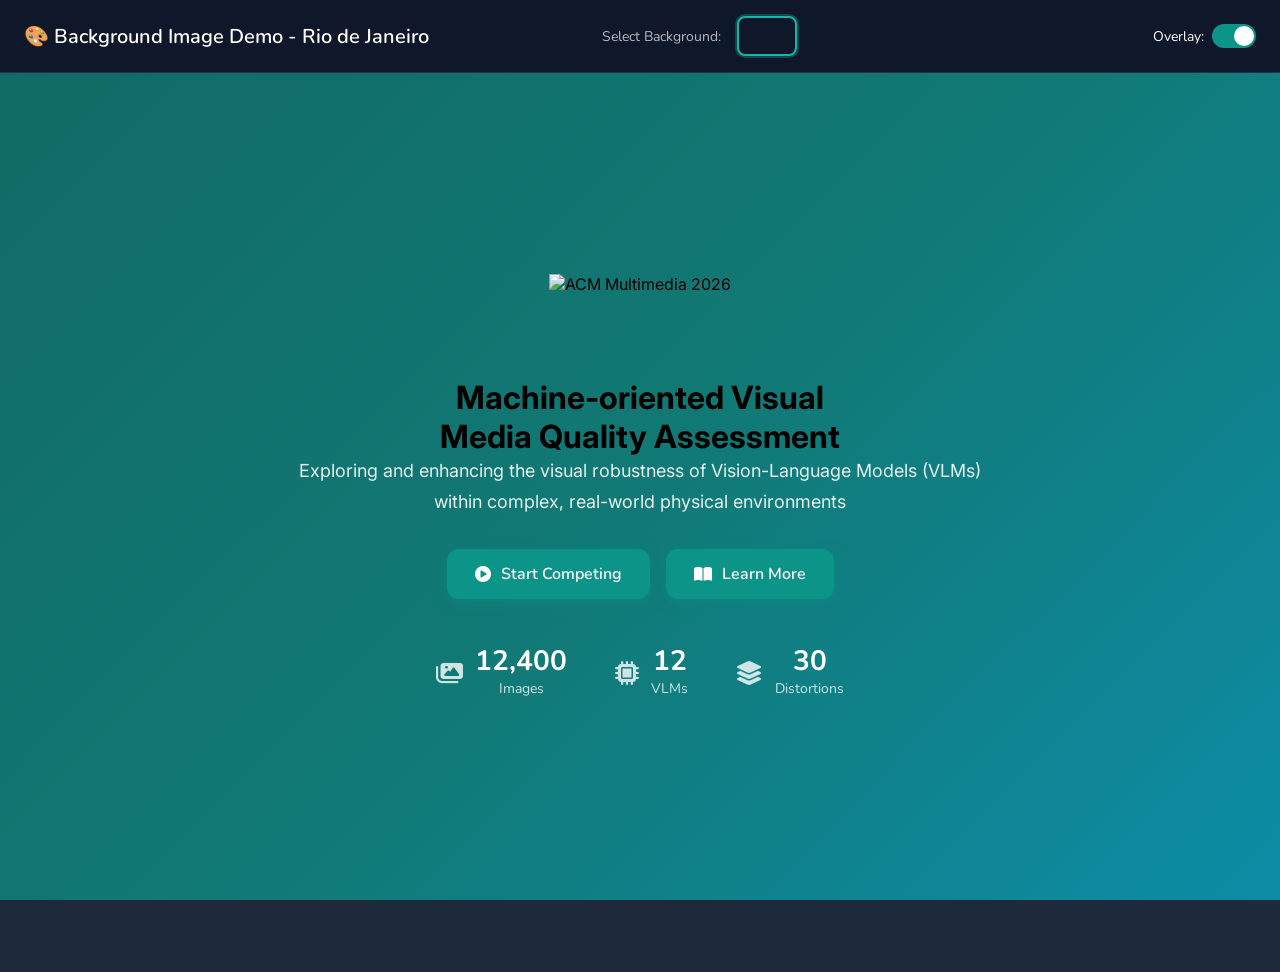
==== bg-demo.html @ 7424d811 "Add background demo page with Rio de Janeiro images" ====
<!DOCTYPE html>
<html lang="en">
<head>
  <meta charset="UTF-8">
  <meta name="viewport" content="width=device-width, initial-scale=1.0">
  <title>Background Demo - M-VQA Challenge</title>
  <link rel="stylesheet" href="https://cdnjs.cloudflare.com/ajax/libs/font-awesome/6.5.1/css/all.min.css">
  <link href="https://fonts.googleapis.com/css2?family=Inter:wght@300;400;500;600;700;800&family=Merriweather:wght@300;400;500;600;700;900&family=Nunito:wght@300;400;500;600;700&display=swap" rel="stylesheet">
  <style>
    * {
      margin: 0;
      padding: 0;
      box-sizing: border-box;
    }

    :root {
      --primary: #0d9488;
      --primary-light: #14b8a6;
      --primary-dark: #0f766e;
      --primary-50: #f0fdfa;
      --primary-100: #ccfbf1;
      --primary-200: #99f6e4;
      --accent: #06b6d4;
      --gray-50: #f8fafc;
      --gray-100: #f1f5f9;
      --gray-200: #e2e8f0;
      --gray-300: #cbd5e1;
      --gray-400: #94a3b8;
      --gray-500: #64748b;
      --gray-600: #475569;
      --gray-700: #334155;
      --gray-800: #1e293b;
      --gray-900: #0f172a;
      --white: #ffffff;
      --radius-sm: 0.375rem;
      --radius: 0.5rem;
      --radius-md: 0.75rem;
      --radius-lg: 1rem;
      --font-heading: 'Merriweather', serif;
      --font-body: 'Inter', -apple-system, BlinkMacSystemFont, 'Segoe UI', Roboto, sans-serif;
      --font-ui: 'Nunito', sans-serif;
    }

    body {
      font-family: var(--font-body);
      background: #1e293b;
      min-height: 100vh;
    }

    .demo-header {
      position: fixed;
      top: 0;
      left: 0;
      right: 0;
      z-index: 1000;
      background: rgba(15, 23, 42, 0.95);
      backdrop-filter: blur(10px);
      padding: 16px 24px;
      display: flex;
      align-items: center;
      justify-content: space-between;
      border-bottom: 1px solid rgba(255,255,255,0.1);
    }

    .demo-title {
      color: white;
      font-size: 1.25rem;
      font-weight: 600;
      font-family: var(--font-ui);
    }

    .demo-controls {
      display: flex;
      align-items: center;
      gap: 16px;
    }

    .demo-label {
      color: rgba(255,255,255,0.7);
      font-size: 0.875rem;
      font-family: var(--font-ui);
    }

    .bg-selector {
      display: flex;
      gap: 8px;
    }

    .bg-option {
      width: 60px;
      height: 40px;
      border-radius: var(--radius);
      border: 2px solid transparent;
      cursor: pointer;
      transition: all 0.3s ease;
      background-size: cover;
      background-position: center;
    }

    .bg-option:hover {
      transform: scale(1.1);
    }

    .bg-option.active {
      border-color: var(--primary-light);
      box-shadow: 0 0 0 2px rgba(20, 184, 166, 0.3);
    }

    .overlay-toggle {
      display: flex;
      align-items: center;
      gap: 8px;
      color: white;
      font-size: 0.875rem;
      font-family: var(--font-ui);
    }

    .toggle-switch {
      position: relative;
      width: 44px;
      height: 24px;
      background: rgba(255,255,255,0.2);
      border-radius: 12px;
      cursor: pointer;
      transition: background 0.3s ease;
    }

    .toggle-switch.active {
      background: var(--primary);
    }

    .toggle-switch::after {
      content: '';
      position: absolute;
      top: 2px;
      left: 2px;
      width: 20px;
      height: 20px;
      background: white;
      border-radius: 50%;
      transition: transform 0.3s ease;
    }

    .toggle-switch.active::after {
      transform: translateX(20px);
    }

    .preview-container {
      margin-top: 72px;
      min-height: calc(100vh - 72px);
    }

    .hero-preview {
      position: relative;
      min-height: calc(100vh - 72px);
      display: flex;
      align-items: center;
      justify-content: center;
      background-size: cover;
      background-position: center;
      background-attachment: fixed;
      transition: background-image 0.5s ease;
    }

    .hero-overlay {
      position: absolute;
      top: 0;
      left: 0;
      right: 0;
      bottom: 0;
      background: linear-gradient(135deg, rgba(15, 118, 110, 0.85) 0%, rgba(13, 148, 136, 0.75) 50%, rgba(6, 182, 212, 0.7) 100%);
      transition: opacity 0.3s ease;
    }

    .hero-overlay.hidden {
      opacity: 0;
    }

    .hero-content {
      position: relative;
      z-index: 1;
      text-align: center;
      max-width: 900px;
      padding: 40px 20px;
    }

    .hero-badge {
      display: inline-flex;
      align-items: center;
      justify-content: center;
      animation: fadeInDown 0.6s ease;
      margin-bottom: 24px;
    }

    .hero-badge .acm-logo {
      height: 80px;
      width: auto;
      display: block;
    }

    .hero h1 {
      font-size: 2.5rem;
      font-weight: 700;
      color: white;
      line-height: 1.1;
      margin-bottom: 24px;
      text-shadow: 0 4px 30px rgba(0, 0, 0, 0.2);
      animation: fadeInUp 0.6s ease 0.1s both;
      font-family: var(--font-heading);
    }

    .hero-subtitle {
      font-size: 1.125rem;
      color: rgba(255, 255, 255, 0.9);
      line-height: 1.7;
      margin-bottom: 32px;
      max-width: 700px;
      margin-left: auto;
      margin-right: auto;
      animation: fadeInUp 0.6s ease 0.2s both;
    }

    .hero-buttons {
      display: flex;
      justify-content: center;
      gap: 16px;
      margin-bottom: 48px;
      animation: fadeInUp 0.6s ease 0.3s both;
      flex-wrap: wrap;
    }

    .btn {
      display: inline-flex;
      align-items: center;
      gap: 10px;
      padding: 14px 28px;
      font-size: 1rem;
      font-weight: 600;
      font-family: var(--font-ui);
      text-decoration: none;
      border-radius: var(--radius-md);
      transition: all 0.3s ease;
      cursor: pointer;
      border: none;
    }

    .btn-primary {
      background: var(--primary);
      color: white;
      box-shadow: 0 4px 14px rgba(13, 148, 136, 0.4);
    }

    .btn-primary:hover {
      background: var(--primary-dark);
      transform: translateY(-2px);
      box-shadow: 0 6px 20px rgba(13, 148, 136, 0.5);
    }

    .hero-stats {
      display: flex;
      justify-content: center;
      gap: 48px;
      animation: fadeInUp 0.6s ease 0.4s both;
      flex-wrap: wrap;
    }

    .stat-item {
      display: flex;
      align-items: center;
      gap: 12px;
    }

    .stat-item i {
      font-size: 1.5rem;
      color: white;
      opacity: 0.8;
    }

    .stat-info {
      display: flex;
      flex-direction: column;
    }

    .stat-number {
      font-size: 1.75rem;
      font-weight: 700;
      color: white;
      line-height: 1;
      font-family: var(--font-ui);
    }

    .stat-label {
      font-size: 0.875rem;
      color: rgba(255, 255, 255, 0.8);
      margin-top: 4px;
      font-family: var(--font-ui);
    }

    @keyframes fadeInDown {
      from {
        opacity: 0;
        transform: translateY(-20px);
      }
      to {
        opacity: 1;
        transform: translateY(0);
      }
    }

    @keyframes fadeInUp {
      from {
        opacity: 0;
        transform: translateY(20px);
      }
      to {
        opacity: 1;
        transform: translateY(0);
      }
    }

    @media (min-width: 768px) {
      .hero h1 {
        font-size: 4rem;
      }
    }

    @media (max-width: 640px) {
      .demo-header {
        flex-direction: column;
        gap: 12px;
        padding: 12px 16px;
      }

      .demo-controls {
        flex-wrap: wrap;
        justify-content: center;
      }

      .hero-stats {
        gap: 24px;
      }
    }
  </style>
</head>
<body>
  <div class="demo-header">
    <div class="demo-title">🎨 Background Image Demo - Rio de Janeiro</div>
    <div class="demo-controls">
      <span class="demo-label">Select Background:</span>
      <div class="bg-selector">
        <div class="bg-option active" data-bg="1" style="background-image: url('https://images.unsplash.com/photo-1483729558449-99ef09a8c325?w=1920&q=80');" title="Rio Sunset"></div>
        <div class="bg-option" data-bg="2" style="background-image: url('https://images.unsplash.com/photo-1516306580123-e6e52b1b7b5f?w=1920&q=80');" title="Christ the Redeemer"></div>
        <div class="bg-option" data-bg="3" style="background-image: url('https://images.unsplash.com/photo-1544989164-31dc3c645987?w=1920&q=80');" title="Rio Beach"></div>
        <div class="bg-option" data-bg="4" style="background-image: url('https://images.unsplash.com/photo-1518639192441-8fce0a366e2e?w=1920&q=80');" title="Rio Night"></div>
        <div class="bg-option" data-bg="5" style="background-image: url('https://images.unsplash.com/photo-1551410224-699683e15636?w=1920&q=80');" title="Sugarloaf Mountain"></div>
        <div class="bg-option" data-bg="6" style="background-image: url('https://images.unsplash.com/photo-1599707367072-cd6ada2bc375?w=1920&q=80');" title="Copacabana"></div>
      </div>
      <div class="overlay-toggle">
        <span>Overlay:</span>
        <div class="toggle-switch active" id="overlayToggle"></div>
      </div>
    </div>
  </div>

  <div class="preview-container">
    <div class="hero-preview" id="heroPreview">
      <div class="hero-overlay" id="heroOverlay"></div>
      <div class="hero-content">
        <div class="hero-badge">
          <img src="images/LOGO-ACM-2026-V2-remove.png" alt="ACM Multimedia 2026" class="acm-logo">
        </div>
        <h1>Machine-oriented Visual<br>Media Quality Assessment</h1>
        <p class="hero-subtitle">Exploring and enhancing the visual robustness of Vision-Language Models (VLMs) within complex, real-world physical environments</p>
        <div class="hero-buttons">
          <a href="#" class="btn btn-primary">
            <i class="fas fa-play-circle"></i> Start Competing
          </a>
          <a href="#" class="btn btn-primary">
            <i class="fas fa-book-open"></i> Learn More
          </a>
        </div>
        <div class="hero-stats">
          <div class="stat-item">
            <i class="fas fa-images"></i>
            <div class="stat-info">
              <span class="stat-number">12,400</span>
              <span class="stat-label">Images</span>
            </div>
          </div>
          <div class="stat-item">
            <i class="fas fa-microchip"></i>
            <div class="stat-info">
              <span class="stat-number">12</span>
              <span class="stat-label">VLMs</span>
            </div>
          </div>
          <div class="stat-item">
            <i class="fas fa-layer-group"></i>
            <div class="stat-info">
              <span class="stat-number">30</span>
              <span class="stat-label">Distortions</span>
            </div>
          </div>
        </div>
      </div>
    </div>
  </div>

  <script>
    const backgrounds = {
      1: 'https://images.unsplash.com/photo-1483729558449-99ef09a8c325?w=1920&q=80',
      2: 'https://images.unsplash.com/photo-1516306580123-e6e52b1b7b5f?w=1920&q=80',
      3: 'https://images.unsplash.com/photo-1544989164-31dc3c645987?w=1920&q=80',
      4: 'https://images.unsplash.com/photo-1518639192441-8fce0a366e2e?w=1920&q=80',
      5: 'https://images.unsplash.com/photo-1551410224-699683e15636?w=1920&q=80',
      6: 'https://images.unsplash.com/photo-1599707367072-cd6ada2bc375?w=1920&q=80'
    };

    const bgOptions = document.querySelectorAll('.bg-option');
    const heroPreview = document.getElementById('heroPreview');
    const heroOverlay = document.getElementById('heroOverlay');
    const overlayToggle = document.getElementById('overlayToggle');

    bgOptions.forEach(option => {
      option.addEventListener('click', function() {
        bgOptions.forEach(opt => opt.classList.remove('active'));
        this.classList.add('active');
        
        const bgId = this.dataset.bg;
        heroPreview.style.backgroundImage = `url('${backgrounds[bgId]}')`;
      });
    });

    overlayToggle.addEventListener('click', function() {
      this.classList.toggle('active');
      heroOverlay.classList.toggle('hidden');
    });

    heroPreview.style.backgroundImage = `url('${backgrounds[1]}')`;
  </script>
</body>
</html>
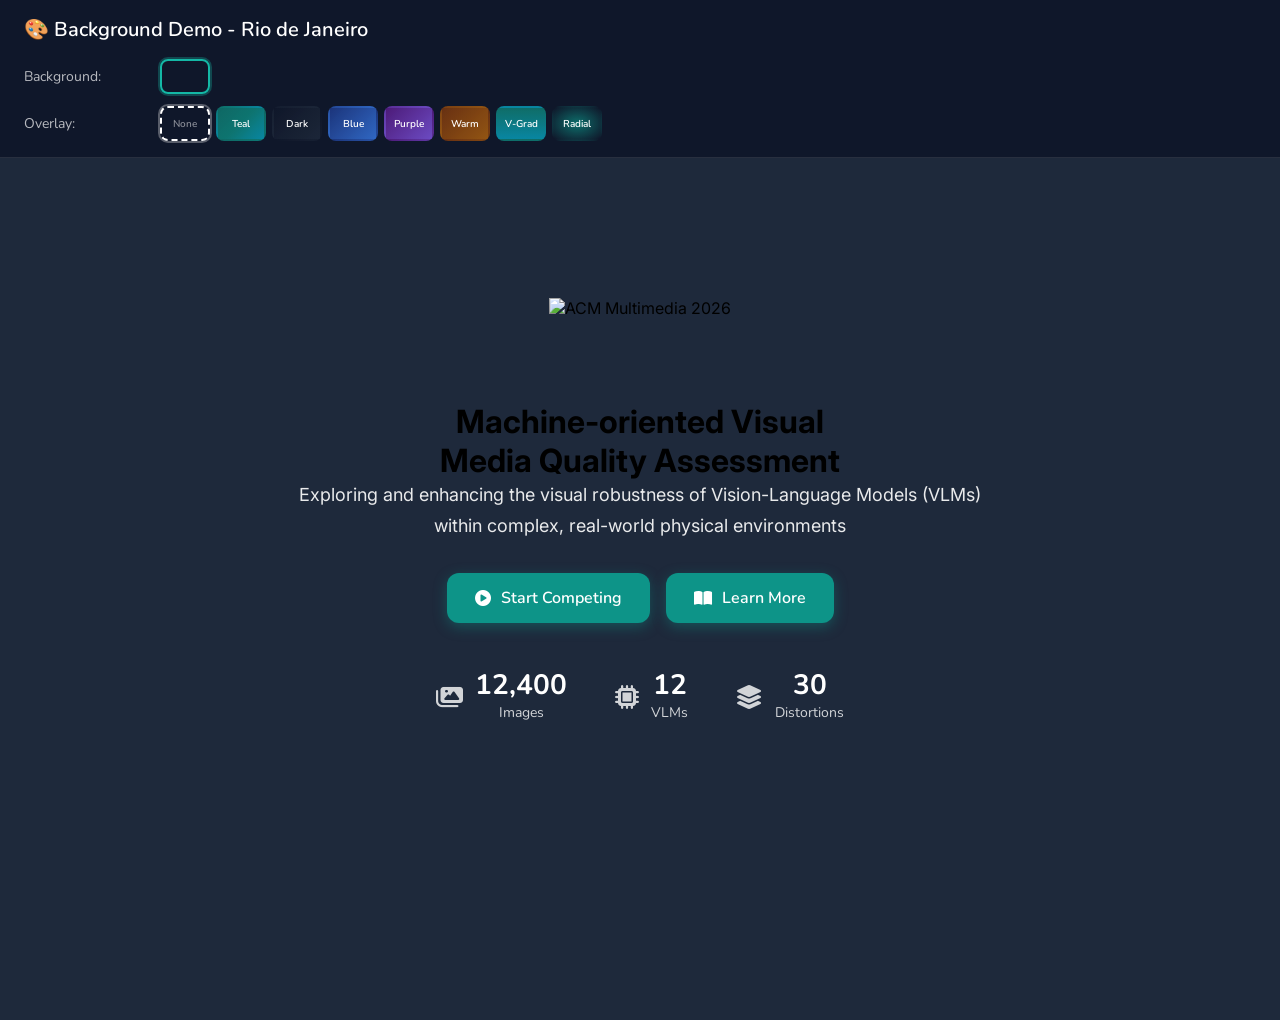
==== commit 4a11b6e2: "Update background demo: 10 backgrounds and 8 overlay options" ====
--- a/bg-demo.html
+++ b/bg-demo.html
@@ -56,9 +56,6 @@
       background: rgba(15, 23, 42, 0.95);
       backdrop-filter: blur(10px);
       padding: 16px 24px;
-      display: flex;
-      align-items: center;
-      justify-content: space-between;
       border-bottom: 1px solid rgba(255,255,255,0.1);
     }
 
@@ -67,28 +64,38 @@
       font-size: 1.25rem;
       font-weight: 600;
       font-family: var(--font-ui);
+      margin-bottom: 16px;
     }
 
     .demo-controls {
       display: flex;
+      flex-direction: column;
+      gap: 12px;
+    }
+
+    .control-row {
+      display: flex;
       align-items: center;
       gap: 16px;
+      flex-wrap: wrap;
     }
 
     .demo-label {
       color: rgba(255,255,255,0.7);
       font-size: 0.875rem;
       font-family: var(--font-ui);
+      min-width: 120px;
     }
 
     .bg-selector {
       display: flex;
-      gap: 8px;
+      gap: 6px;
+      flex-wrap: wrap;
     }
 
     .bg-option {
-      width: 60px;
-      height: 40px;
+      width: 50px;
+      height: 35px;
       border-radius: var(--radius);
       border: 2px solid transparent;
       cursor: pointer;
@@ -106,53 +113,54 @@
       box-shadow: 0 0 0 2px rgba(20, 184, 166, 0.3);
     }
 
-    .overlay-toggle {
-      display: flex;
-      align-items: center;
-      gap: 8px;
-      color: white;
-      font-size: 0.875rem;
-      font-family: var(--font-ui);
-    }
-
-    .toggle-switch {
-      position: relative;
-      width: 44px;
-      height: 24px;
-      background: rgba(255,255,255,0.2);
-      border-radius: 12px;
+    .overlay-selector {
+      display: flex;
+      gap: 6px;
+      flex-wrap: wrap;
+    }
+
+    .overlay-option {
+      width: 50px;
+      height: 35px;
+      border-radius: var(--radius);
+      border: 2px solid transparent;
       cursor: pointer;
-      transition: background 0.3s ease;
-    }
-
-    .toggle-switch.active {
-      background: var(--primary);
-    }
-
-    .toggle-switch::after {
-      content: '';
-      position: absolute;
-      top: 2px;
-      left: 2px;
-      width: 20px;
-      height: 20px;
-      background: white;
-      border-radius: 50%;
-      transition: transform 0.3s ease;
-    }
-
-    .toggle-switch.active::after {
-      transform: translateX(20px);
-    }
+      transition: all 0.3s ease;
+      display: flex;
+      align-items: center;
+      justify-content: center;
+      font-size: 0.625rem;
+      color: white;
+      font-weight: 600;
+      font-family: var(--font-ui);
+    }
+
+    .overlay-option:hover {
+      transform: scale(1.1);
+    }
+
+    .overlay-option.active {
+      border-color: white;
+      box-shadow: 0 0 0 2px rgba(255, 255, 255, 0.3);
+    }
+
+    .overlay-none { background: transparent; border: 2px dashed rgba(255,255,255,0.3); color: rgba(255,255,255,0.5); }
+    .overlay-teal { background: linear-gradient(135deg, rgba(15, 118, 110, 0.85) 0%, rgba(13, 148, 136, 0.75) 50%, rgba(6, 182, 212, 0.7) 100%); }
+    .overlay-dark { background: linear-gradient(135deg, rgba(15, 23, 42, 0.9) 0%, rgba(30, 41, 59, 0.85) 100%); }
+    .overlay-blue { background: linear-gradient(135deg, rgba(30, 58, 138, 0.85) 0%, rgba(59, 130, 246, 0.75) 100%); }
+    .overlay-purple { background: linear-gradient(135deg, rgba(88, 28, 135, 0.85) 0%, rgba(139, 92, 246, 0.75) 100%); }
+    .overlay-warm { background: linear-gradient(135deg, rgba(120, 53, 15, 0.85) 0%, rgba(217, 119, 6, 0.65) 100%); }
+    .overlay-gradient { background: linear-gradient(180deg, rgba(15, 118, 110, 0.9) 0%, rgba(6, 182, 212, 0.7) 100%); }
+    .overlay-radial { background: radial-gradient(ellipse at center, rgba(13, 148, 136, 0.7) 0%, rgba(15, 23, 42, 0.9) 100%); }
 
     .preview-container {
-      margin-top: 72px;
-      min-height: calc(100vh - 72px);
+      margin-top: 120px;
+      min-height: calc(100vh - 120px);
     }
 
     .hero-preview {
       position: relative;
-      min-height: calc(100vh - 72px);
+      min-height: calc(100vh - 120px);
       display: flex;
       align-items: center;
       justify-content: center;
@@ -168,8 +176,7 @@
       left: 0;
       right: 0;
       bottom: 0;
-      background: linear-gradient(135deg, rgba(15, 118, 110, 0.85) 0%, rgba(13, 148, 136, 0.75) 50%, rgba(6, 182, 212, 0.7) 100%);
-      transition: opacity 0.3s ease;
+      transition: all 0.3s ease;
     }
 
     .hero-overlay.hidden {
@@ -297,74 +304,64 @@
     }
 
     @keyframes fadeInDown {
-      from {
-        opacity: 0;
-        transform: translateY(-20px);
-      }
-      to {
-        opacity: 1;
-        transform: translateY(0);
-      }
+      from { opacity: 0; transform: translateY(-20px); }
+      to { opacity: 1; transform: translateY(0); }
     }
 
     @keyframes fadeInUp {
-      from {
-        opacity: 0;
-        transform: translateY(20px);
-      }
-      to {
-        opacity: 1;
-        transform: translateY(0);
-      }
+      from { opacity: 0; transform: translateY(20px); }
+      to { opacity: 1; transform: translateY(0); }
     }
 
     @media (min-width: 768px) {
-      .hero h1 {
-        font-size: 4rem;
-      }
+      .hero h1 { font-size: 4rem; }
     }
 
     @media (max-width: 640px) {
-      .demo-header {
-        flex-direction: column;
-        gap: 12px;
-        padding: 12px 16px;
-      }
-
-      .demo-controls {
-        flex-wrap: wrap;
-        justify-content: center;
-      }
-
-      .hero-stats {
-        gap: 24px;
-      }
+      .demo-header { padding: 12px 16px; }
+      .hero-stats { gap: 24px; }
+      .preview-container { margin-top: 160px; }
     }
   </style>
 </head>
 <body>
   <div class="demo-header">
-    <div class="demo-title">🎨 Background Image Demo - Rio de Janeiro</div>
+    <div class="demo-title">🎨 Background Demo - Rio de Janeiro</div>
     <div class="demo-controls">
-      <span class="demo-label">Select Background:</span>
-      <div class="bg-selector">
-        <div class="bg-option active" data-bg="1" style="background-image: url('https://images.unsplash.com/photo-1483729558449-99ef09a8c325?w=1920&q=80');" title="Rio Sunset"></div>
-        <div class="bg-option" data-bg="2" style="background-image: url('https://images.unsplash.com/photo-1516306580123-e6e52b1b7b5f?w=1920&q=80');" title="Christ the Redeemer"></div>
-        <div class="bg-option" data-bg="3" style="background-image: url('https://images.unsplash.com/photo-1544989164-31dc3c645987?w=1920&q=80');" title="Rio Beach"></div>
-        <div class="bg-option" data-bg="4" style="background-image: url('https://images.unsplash.com/photo-1518639192441-8fce0a366e2e?w=1920&q=80');" title="Rio Night"></div>
-        <div class="bg-option" data-bg="5" style="background-image: url('https://images.unsplash.com/photo-1551410224-699683e15636?w=1920&q=80');" title="Sugarloaf Mountain"></div>
-        <div class="bg-option" data-bg="6" style="background-image: url('https://images.unsplash.com/photo-1599707367072-cd6ada2bc375?w=1920&q=80');" title="Copacabana"></div>
+      <div class="control-row">
+        <span class="demo-label">Background:</span>
+        <div class="bg-selector">
+          <div class="bg-option active" data-bg="1" style="background-image: url('https://images.unsplash.com/photo-1483729558449-99ef09a8c325?w=1920&q=80');" title="Rio Sunset"></div>
+          <div class="bg-option" data-bg="2" style="background-image: url('https://images.unsplash.com/photo-1516306580123-e6e52b1b7b5f?w=1920&q=80');" title="Christ the Redeemer"></div>
+          <div class="bg-option" data-bg="3" style="background-image: url('https://images.unsplash.com/photo-1544989164-31dc3c645987?w=1920&q=80');" title="Rio Beach"></div>
+          <div class="bg-option" data-bg="4" style="background-image: url('https://images.unsplash.com/photo-1518639192441-8fce0a366e2e?w=1920&q=80');" title="Rio Night"></div>
+          <div class="bg-option" data-bg="5" style="background-image: url('https://images.unsplash.com/photo-1551410224-699683e15636?w=1920&q=80');" title="Sugarloaf"></div>
+          <div class="bg-option" data-bg="6" style="background-image: url('https://images.unsplash.com/photo-1599707367072-cd6ada2bc375?w=1920&q=80');" title="Copacabana"></div>
+          <div class="bg-option" data-bg="7" style="background-image: url('https://images.unsplash.com/photo-1504214208694-e93e9e62e659?w=1920&q=80');" title="Ipanema"></div>
+          <div class="bg-option" data-bg="8" style="background-image: url('https://images.unsplash.com/photo-1548268770-66184a21657e?w=1920&q=80');" title="Rio Aerial"></div>
+          <div class="bg-option" data-bg="9" style="background-image: url('https://images.unsplash.com/photo-1518639192441-8fce0a366e2e?w=1920&q=80');" title="Rio Dusk"></div>
+          <div class="bg-option" data-bg="10" style="background-image: url('https://images.unsplash.com/photo-1551410224-699683e15636?w=1920&q=80');" title="Mountain View"></div>
+        </div>
       </div>
-      <div class="overlay-toggle">
-        <span>Overlay:</span>
-        <div class="toggle-switch active" id="overlayToggle"></div>
+      <div class="control-row">
+        <span class="demo-label">Overlay:</span>
+        <div class="overlay-selector">
+          <div class="overlay-option overlay-none active" data-overlay="none">None</div>
+          <div class="overlay-option overlay-teal" data-overlay="teal">Teal</div>
+          <div class="overlay-option overlay-dark" data-overlay="dark">Dark</div>
+          <div class="overlay-option overlay-blue" data-overlay="blue">Blue</div>
+          <div class="overlay-option overlay-purple" data-overlay="purple">Purple</div>
+          <div class="overlay-option overlay-warm" data-overlay="warm">Warm</div>
+          <div class="overlay-option overlay-gradient" data-overlay="gradient">V-Grad</div>
+          <div class="overlay-option overlay-radial" data-overlay="radial">Radial</div>
+        </div>
       </div>
     </div>
   </div>
 
   <div class="preview-container">
     <div class="hero-preview" id="heroPreview">
-      <div class="hero-overlay" id="heroOverlay"></div>
+      <div class="hero-overlay hidden" id="heroOverlay"></div>
       <div class="hero-content">
         <div class="hero-badge">
           <img src="images/LOGO-ACM-2026-V2-remove.png" alt="ACM Multimedia 2026" class="acm-logo">
@@ -413,27 +410,51 @@
       3: 'https://images.unsplash.com/photo-1544989164-31dc3c645987?w=1920&q=80',
       4: 'https://images.unsplash.com/photo-1518639192441-8fce0a366e2e?w=1920&q=80',
       5: 'https://images.unsplash.com/photo-1551410224-699683e15636?w=1920&q=80',
-      6: 'https://images.unsplash.com/photo-1599707367072-cd6ada2bc375?w=1920&q=80'
+      6: 'https://images.unsplash.com/photo-1599707367072-cd6ada2bc375?w=1920&q=80',
+      7: 'https://images.unsplash.com/photo-1504214208694-e93e9e62e659?w=1920&q=80',
+      8: 'https://images.unsplash.com/photo-1548268770-66184a21657e?w=1920&q=80',
+      9: 'https://images.unsplash.com/photo-1483729558449-99ef09a8c325?w=1920&q=80',
+      10: 'https://images.unsplash.com/photo-1551410224-699683e15636?w=1920&q=80'
     };
 
+    const overlays = {
+      none: '',
+      teal: 'linear-gradient(135deg, rgba(15, 118, 110, 0.85) 0%, rgba(13, 148, 136, 0.75) 50%, rgba(6, 182, 212, 0.7) 100%)',
+      dark: 'linear-gradient(135deg, rgba(15, 23, 42, 0.9) 0%, rgba(30, 41, 59, 0.85) 100%)',
+      blue: 'linear-gradient(135deg, rgba(30, 58, 138, 0.85) 0%, rgba(59, 130, 246, 0.75) 100%)',
+      purple: 'linear-gradient(135deg, rgba(88, 28, 135, 0.85) 0%, rgba(139, 92, 246, 0.75) 100%)',
+      warm: 'linear-gradient(135deg, rgba(120, 53, 15, 0.85) 0%, rgba(217, 119, 6, 0.65) 100%)',
+      gradient: 'linear-gradient(180deg, rgba(15, 118, 110, 0.9) 0%, rgba(6, 182, 212, 0.7) 100%)',
+      radial: 'radial-gradient(ellipse at center, rgba(13, 148, 136, 0.7) 0%, rgba(15, 23, 42, 0.9) 100%)'
+    };
+
     const bgOptions = document.querySelectorAll('.bg-option');
+    const overlayOptions = document.querySelectorAll('.overlay-option');
     const heroPreview = document.getElementById('heroPreview');
     const heroOverlay = document.getElementById('heroOverlay');
-    const overlayToggle = document.getElementById('overlayToggle');
 
     bgOptions.forEach(option => {
       option.addEventListener('click', function() {
         bgOptions.forEach(opt => opt.classList.remove('active'));
         this.classList.add('active');
-        
         const bgId = this.dataset.bg;
         heroPreview.style.backgroundImage = `url('${backgrounds[bgId]}')`;
       });
     });
 
-    overlayToggle.addEventListener('click', function() {
-      this.classList.toggle('active');
-      heroOverlay.classList.toggle('hidden');
+    overlayOptions.forEach(option => {
+      option.addEventListener('click', function() {
+        overlayOptions.forEach(opt => opt.classList.remove('active'));
+        this.classList.add('active');
+        const overlayId = this.dataset.overlay;
+        if (overlayId === 'none') {
+          heroOverlay.classList.add('hidden');
+          heroOverlay.style.background = '';
+        } else {
+          heroOverlay.classList.remove('hidden');
+          heroOverlay.style.background = overlays[overlayId];
+        }
+      });
     });
 
     heroPreview.style.backgroundImage = `url('${backgrounds[1]}')`;
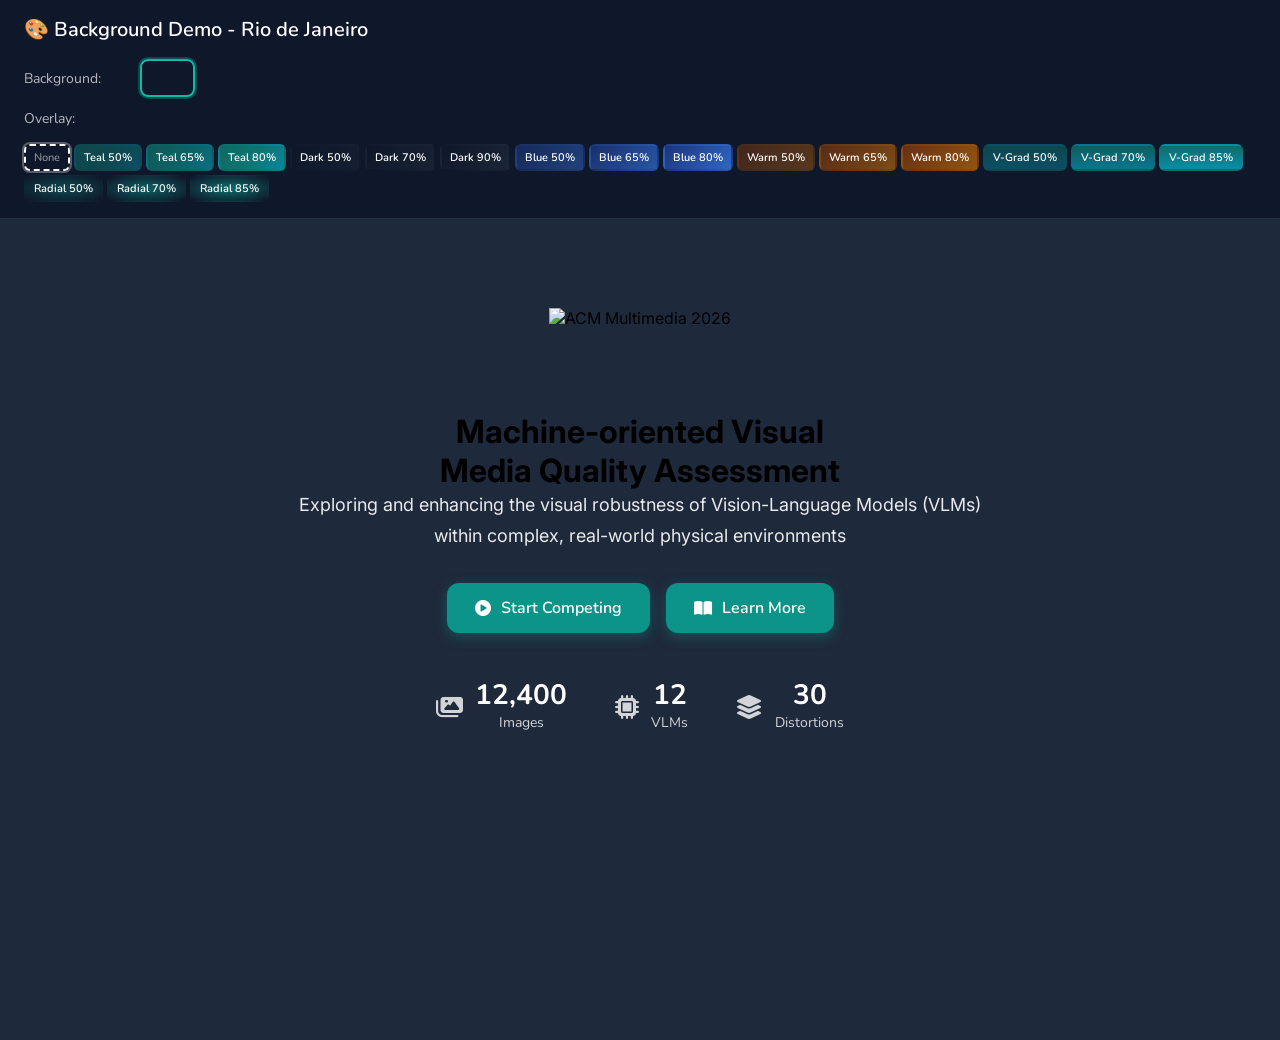
==== commit 052a7f1c: "Add 6 clean background images (beach, sky, mountain, alpine, nature, forest)" ====
--- a/bg-demo.html
+++ b/bg-demo.html
@@ -84,7 +84,7 @@
       color: rgba(255,255,255,0.7);
       font-size: 0.875rem;
       font-family: var(--font-ui);
-      min-width: 120px;
+      min-width: 100px;
     }
 
     .bg-selector {
@@ -94,8 +94,8 @@
     }
 
     .bg-option {
-      width: 50px;
-      height: 35px;
+      width: 55px;
+      height: 38px;
       border-radius: var(--radius);
       border: 2px solid transparent;
       cursor: pointer;
@@ -115,28 +115,26 @@
 
     .overlay-selector {
       display: flex;
-      gap: 6px;
+      gap: 4px;
       flex-wrap: wrap;
     }
 
     .overlay-option {
-      width: 50px;
-      height: 35px;
-      border-radius: var(--radius);
+      padding: 4px 8px;
+      border-radius: var(--radius-sm);
       border: 2px solid transparent;
       cursor: pointer;
       transition: all 0.3s ease;
-      display: flex;
-      align-items: center;
-      justify-content: center;
-      font-size: 0.625rem;
+      font-size: 0.6875rem;
       color: white;
       font-weight: 600;
       font-family: var(--font-ui);
+      text-align: center;
+      min-width: 45px;
     }
 
     .overlay-option:hover {
-      transform: scale(1.1);
+      transform: scale(1.05);
     }
 
     .overlay-option.active {
@@ -145,22 +143,33 @@
     }
 
     .overlay-none { background: transparent; border: 2px dashed rgba(255,255,255,0.3); color: rgba(255,255,255,0.5); }
-    .overlay-teal { background: linear-gradient(135deg, rgba(15, 118, 110, 0.85) 0%, rgba(13, 148, 136, 0.75) 50%, rgba(6, 182, 212, 0.7) 100%); }
-    .overlay-dark { background: linear-gradient(135deg, rgba(15, 23, 42, 0.9) 0%, rgba(30, 41, 59, 0.85) 100%); }
-    .overlay-blue { background: linear-gradient(135deg, rgba(30, 58, 138, 0.85) 0%, rgba(59, 130, 246, 0.75) 100%); }
-    .overlay-purple { background: linear-gradient(135deg, rgba(88, 28, 135, 0.85) 0%, rgba(139, 92, 246, 0.75) 100%); }
-    .overlay-warm { background: linear-gradient(135deg, rgba(120, 53, 15, 0.85) 0%, rgba(217, 119, 6, 0.65) 100%); }
-    .overlay-gradient { background: linear-gradient(180deg, rgba(15, 118, 110, 0.9) 0%, rgba(6, 182, 212, 0.7) 100%); }
-    .overlay-radial { background: radial-gradient(ellipse at center, rgba(13, 148, 136, 0.7) 0%, rgba(15, 23, 42, 0.9) 100%); }
+    .overlay-teal-light { background: linear-gradient(135deg, rgba(15, 118, 110, 0.5) 0%, rgba(13, 148, 136, 0.4) 50%, rgba(6, 182, 212, 0.35) 100%); }
+    .overlay-teal { background: linear-gradient(135deg, rgba(15, 118, 110, 0.7) 0%, rgba(13, 148, 136, 0.6) 50%, rgba(6, 182, 212, 0.55) 100%); }
+    .overlay-teal-dark { background: linear-gradient(135deg, rgba(15, 118, 110, 0.85) 0%, rgba(13, 148, 136, 0.75) 50%, rgba(6, 182, 212, 0.7) 100%); }
+    .overlay-dark-light { background: linear-gradient(135deg, rgba(15, 23, 42, 0.5) 0%, rgba(30, 41, 59, 0.45) 100%); }
+    .overlay-dark { background: linear-gradient(135deg, rgba(15, 23, 42, 0.75) 0%, rgba(30, 41, 59, 0.7) 100%); }
+    .overlay-dark-heavy { background: linear-gradient(135deg, rgba(15, 23, 42, 0.9) 0%, rgba(30, 41, 59, 0.85) 100%); }
+    .overlay-blue-light { background: linear-gradient(135deg, rgba(30, 58, 138, 0.5) 0%, rgba(59, 130, 246, 0.4) 100%); }
+    .overlay-blue { background: linear-gradient(135deg, rgba(30, 58, 138, 0.7) 0%, rgba(59, 130, 246, 0.6) 100%); }
+    .overlay-blue-dark { background: linear-gradient(135deg, rgba(30, 58, 138, 0.85) 0%, rgba(59, 130, 246, 0.75) 100%); }
+    .overlay-warm-light { background: linear-gradient(135deg, rgba(120, 53, 15, 0.5) 0%, rgba(217, 119, 6, 0.35) 100%); }
+    .overlay-warm { background: linear-gradient(135deg, rgba(120, 53, 15, 0.7) 0%, rgba(217, 119, 6, 0.55) 100%); }
+    .overlay-warm-dark { background: linear-gradient(135deg, rgba(120, 53, 15, 0.85) 0%, rgba(217, 119, 6, 0.65) 100%); }
+    .overlay-gradient-light { background: linear-gradient(180deg, rgba(15, 118, 110, 0.5) 0%, rgba(6, 182, 212, 0.35) 100%); }
+    .overlay-gradient { background: linear-gradient(180deg, rgba(15, 118, 110, 0.75) 0%, rgba(6, 182, 212, 0.6) 100%); }
+    .overlay-gradient-dark { background: linear-gradient(180deg, rgba(15, 118, 110, 0.9) 0%, rgba(6, 182, 212, 0.75) 100%); }
+    .overlay-radial-light { background: radial-gradient(ellipse at center, rgba(13, 148, 136, 0.4) 0%, rgba(15, 23, 42, 0.6) 100%); }
+    .overlay-radial { background: radial-gradient(ellipse at center, rgba(13, 148, 136, 0.6) 0%, rgba(15, 23, 42, 0.8) 100%); }
+    .overlay-radial-dark { background: radial-gradient(ellipse at center, rgba(13, 148, 136, 0.7) 0%, rgba(15, 23, 42, 0.9) 100%); }
 
     .preview-container {
-      margin-top: 120px;
-      min-height: calc(100vh - 120px);
+      margin-top: 140px;
+      min-height: calc(100vh - 140px);
     }
 
     .hero-preview {
       position: relative;
-      min-height: calc(100vh - 120px);
+      min-height: calc(100vh - 140px);
       display: flex;
       align-items: center;
       justify-content: center;
@@ -211,7 +220,7 @@
       color: white;
       line-height: 1.1;
       margin-bottom: 24px;
-      text-shadow: 0 4px 30px rgba(0, 0, 0, 0.2);
+      text-shadow: 0 4px 30px rgba(0, 0, 0, 0.3);
       animation: fadeInUp 0.6s ease 0.1s both;
       font-family: var(--font-heading);
     }
@@ -320,7 +329,8 @@
     @media (max-width: 640px) {
       .demo-header { padding: 12px 16px; }
       .hero-stats { gap: 24px; }
-      .preview-container { margin-top: 160px; }
+      .preview-container { margin-top: 200px; }
+      .overlay-option { min-width: 40px; padding: 3px 6px; font-size: 0.625rem; }
     }
   </style>
 </head>
@@ -339,21 +349,40 @@
           <div class="bg-option" data-bg="6" style="background-image: url('https://images.unsplash.com/photo-1599707367072-cd6ada2bc375?w=1920&q=80');" title="Copacabana"></div>
           <div class="bg-option" data-bg="7" style="background-image: url('https://images.unsplash.com/photo-1504214208694-e93e9e62e659?w=1920&q=80');" title="Ipanema"></div>
           <div class="bg-option" data-bg="8" style="background-image: url('https://images.unsplash.com/photo-1548268770-66184a21657e?w=1920&q=80');" title="Rio Aerial"></div>
-          <div class="bg-option" data-bg="9" style="background-image: url('https://images.unsplash.com/photo-1518639192441-8fce0a366e2e?w=1920&q=80');" title="Rio Dusk"></div>
-          <div class="bg-option" data-bg="10" style="background-image: url('https://images.unsplash.com/photo-1551410224-699683e15636?w=1920&q=80');" title="Mountain View"></div>
+          <div class="bg-option" data-bg="9" style="background-image: url('https://images.unsplash.com/photo-1496442226666-8d4d0e62e6e9?w=1920&q=80');" title="Rio City"></div>
+          <div class="bg-option" data-bg="10" style="background-image: url('https://images.unsplash.com/photo-1555881400-74d7acaacd8b?w=1920&q=80');" title="Rio Harbor"></div>
+          <div class="bg-option" data-bg="11" style="background-image: url('https://images.unsplash.com/photo-1551366608-7c0c7b9d7e8a?w=1920&q=80');" title="Rio Morning"></div>
+          <div class="bg-option" data-bg="12" style="background-image: url('https://images.unsplash.com/photo-1541534741688-6078c6bfb5c5?w=1920&q=80');" title="Rio Coast"></div>
+          <div class="bg-option" data-bg="13" style="background-image: url('https://images.unsplash.com/photo-1507525428034-b723cf961d3e?w=1920&q=80');" title="Clean Beach"></div>
+          <div class="bg-option" data-bg="14" style="background-image: url('https://images.unsplash.com/photo-1470071459604-3b5ec3a7fe05?w=1920&q=80');" title="Sky"></div>
+          <div class="bg-option" data-bg="15" style="background-image: url('https://images.unsplash.com/photo-1464822759023-fed622ff2c3b?w=1920&q=80');" title="Mountain"></div>
+          <div class="bg-option" data-bg="16" style="background-image: url('https://images.unsplash.com/photo-1506905925346-21bda4d32df4?w=1920&q=80');" title="Alpine"></div>
+          <div class="bg-option" data-bg="17" style="background-image: url('https://images.unsplash.com/photo-1469474968028-56623f02e42e?w=1920&q=80');" title="Nature"></div>
+          <div class="bg-option" data-bg="18" style="background-image: url('https://images.unsplash.com/photo-1447752875215-b2761acb3c5d?w=1920&q=80');" title="Forest"></div>
         </div>
       </div>
       <div class="control-row">
         <span class="demo-label">Overlay:</span>
         <div class="overlay-selector">
           <div class="overlay-option overlay-none active" data-overlay="none">None</div>
-          <div class="overlay-option overlay-teal" data-overlay="teal">Teal</div>
-          <div class="overlay-option overlay-dark" data-overlay="dark">Dark</div>
-          <div class="overlay-option overlay-blue" data-overlay="blue">Blue</div>
-          <div class="overlay-option overlay-purple" data-overlay="purple">Purple</div>
-          <div class="overlay-option overlay-warm" data-overlay="warm">Warm</div>
-          <div class="overlay-option overlay-gradient" data-overlay="gradient">V-Grad</div>
-          <div class="overlay-option overlay-radial" data-overlay="radial">Radial</div>
+          <div class="overlay-option overlay-teal-light" data-overlay="teal-light">Teal 50%</div>
+          <div class="overlay-option overlay-teal" data-overlay="teal">Teal 65%</div>
+          <div class="overlay-option overlay-teal-dark" data-overlay="teal-dark">Teal 80%</div>
+          <div class="overlay-option overlay-dark-light" data-overlay="dark-light">Dark 50%</div>
+          <div class="overlay-option overlay-dark" data-overlay="dark">Dark 70%</div>
+          <div class="overlay-option overlay-dark-heavy" data-overlay="dark-heavy">Dark 90%</div>
+          <div class="overlay-option overlay-blue-light" data-overlay="blue-light">Blue 50%</div>
+          <div class="overlay-option overlay-blue" data-overlay="blue">Blue 65%</div>
+          <div class="overlay-option overlay-blue-dark" data-overlay="blue-dark">Blue 80%</div>
+          <div class="overlay-option overlay-warm-light" data-overlay="warm-light">Warm 50%</div>
+          <div class="overlay-option overlay-warm" data-overlay="warm">Warm 65%</div>
+          <div class="overlay-option overlay-warm-dark" data-overlay="warm-dark">Warm 80%</div>
+          <div class="overlay-option overlay-gradient-light" data-overlay="gradient-light">V-Grad 50%</div>
+          <div class="overlay-option overlay-gradient" data-overlay="gradient">V-Grad 70%</div>
+          <div class="overlay-option overlay-gradient-dark" data-overlay="gradient-dark">V-Grad 85%</div>
+          <div class="overlay-option overlay-radial-light" data-overlay="radial-light">Radial 50%</div>
+          <div class="overlay-option overlay-radial" data-overlay="radial">Radial 70%</div>
+          <div class="overlay-option overlay-radial-dark" data-overlay="radial-dark">Radial 85%</div>
         </div>
       </div>
     </div>
@@ -413,19 +442,38 @@
       6: 'https://images.unsplash.com/photo-1599707367072-cd6ada2bc375?w=1920&q=80',
       7: 'https://images.unsplash.com/photo-1504214208694-e93e9e62e659?w=1920&q=80',
       8: 'https://images.unsplash.com/photo-1548268770-66184a21657e?w=1920&q=80',
-      9: 'https://images.unsplash.com/photo-1483729558449-99ef09a8c325?w=1920&q=80',
-      10: 'https://images.unsplash.com/photo-1551410224-699683e15636?w=1920&q=80'
+      9: 'https://images.unsplash.com/photo-1496442226666-8d4d0e62e6e9?w=1920&q=80',
+      10: 'https://images.unsplash.com/photo-1555881400-74d7acaacd8b?w=1920&q=80',
+      11: 'https://images.unsplash.com/photo-1551366608-7c0c7b9d7e8a?w=1920&q=80',
+      12: 'https://images.unsplash.com/photo-1541534741688-6078c6bfb5c5?w=1920&q=80',
+      13: 'https://images.unsplash.com/photo-1507525428034-b723cf961d3e?w=1920&q=80',
+      14: 'https://images.unsplash.com/photo-1470071459604-3b5ec3a7fe05?w=1920&q=80',
+      15: 'https://images.unsplash.com/photo-1464822759023-fed622ff2c3b?w=1920&q=80',
+      16: 'https://images.unsplash.com/photo-1506905925346-21bda4d32df4?w=1920&q=80',
+      17: 'https://images.unsplash.com/photo-1469474968028-56623f02e42e?w=1920&q=80',
+      18: 'https://images.unsplash.com/photo-1447752875215-b2761acb3c5d?w=1920&q=80'
     };
 
     const overlays = {
       none: '',
-      teal: 'linear-gradient(135deg, rgba(15, 118, 110, 0.85) 0%, rgba(13, 148, 136, 0.75) 50%, rgba(6, 182, 212, 0.7) 100%)',
-      dark: 'linear-gradient(135deg, rgba(15, 23, 42, 0.9) 0%, rgba(30, 41, 59, 0.85) 100%)',
-      blue: 'linear-gradient(135deg, rgba(30, 58, 138, 0.85) 0%, rgba(59, 130, 246, 0.75) 100%)',
-      purple: 'linear-gradient(135deg, rgba(88, 28, 135, 0.85) 0%, rgba(139, 92, 246, 0.75) 100%)',
-      warm: 'linear-gradient(135deg, rgba(120, 53, 15, 0.85) 0%, rgba(217, 119, 6, 0.65) 100%)',
-      gradient: 'linear-gradient(180deg, rgba(15, 118, 110, 0.9) 0%, rgba(6, 182, 212, 0.7) 100%)',
-      radial: 'radial-gradient(ellipse at center, rgba(13, 148, 136, 0.7) 0%, rgba(15, 23, 42, 0.9) 100%)'
+      'teal-light': 'linear-gradient(135deg, rgba(15, 118, 110, 0.5) 0%, rgba(13, 148, 136, 0.4) 50%, rgba(6, 182, 212, 0.35) 100%)',
+      'teal': 'linear-gradient(135deg, rgba(15, 118, 110, 0.7) 0%, rgba(13, 148, 136, 0.6) 50%, rgba(6, 182, 212, 0.55) 100%)',
+      'teal-dark': 'linear-gradient(135deg, rgba(15, 118, 110, 0.85) 0%, rgba(13, 148, 136, 0.75) 50%, rgba(6, 182, 212, 0.7) 100%)',
+      'dark-light': 'linear-gradient(135deg, rgba(15, 23, 42, 0.5) 0%, rgba(30, 41, 59, 0.45) 100%)',
+      'dark': 'linear-gradient(135deg, rgba(15, 23, 42, 0.75) 0%, rgba(30, 41, 59, 0.7) 100%)',
+      'dark-heavy': 'linear-gradient(135deg, rgba(15, 23, 42, 0.9) 0%, rgba(30, 41, 59, 0.85) 100%)',
+      'blue-light': 'linear-gradient(135deg, rgba(30, 58, 138, 0.5) 0%, rgba(59, 130, 246, 0.4) 100%)',
+      'blue': 'linear-gradient(135deg, rgba(30, 58, 138, 0.7) 0%, rgba(59, 130, 246, 0.6) 100%)',
+      'blue-dark': 'linear-gradient(135deg, rgba(30, 58, 138, 0.85) 0%, rgba(59, 130, 246, 0.75) 100%)',
+      'warm-light': 'linear-gradient(135deg, rgba(120, 53, 15, 0.5) 0%, rgba(217, 119, 6, 0.35) 100%)',
+      'warm': 'linear-gradient(135deg, rgba(120, 53, 15, 0.7) 0%, rgba(217, 119, 6, 0.55) 100%)',
+      'warm-dark': 'linear-gradient(135deg, rgba(120, 53, 15, 0.85) 0%, rgba(217, 119, 6, 0.65) 100%)',
+      'gradient-light': 'linear-gradient(180deg, rgba(15, 118, 110, 0.5) 0%, rgba(6, 182, 212, 0.35) 100%)',
+      'gradient': 'linear-gradient(180deg, rgba(15, 118, 110, 0.75) 0%, rgba(6, 182, 212, 0.6) 100%)',
+      'gradient-dark': 'linear-gradient(180deg, rgba(15, 118, 110, 0.9) 0%, rgba(6, 182, 212, 0.75) 100%)',
+      'radial-light': 'radial-gradient(ellipse at center, rgba(13, 148, 136, 0.4) 0%, rgba(15, 23, 42, 0.6) 100%)',
+      'radial': 'radial-gradient(ellipse at center, rgba(13, 148, 136, 0.6) 0%, rgba(15, 23, 42, 0.8) 100%)',
+      'radial-dark': 'radial-gradient(ellipse at center, rgba(13, 148, 136, 0.7) 0%, rgba(15, 23, 42, 0.9) 100%)'
     };
 
     const bgOptions = document.querySelectorAll('.bg-option');
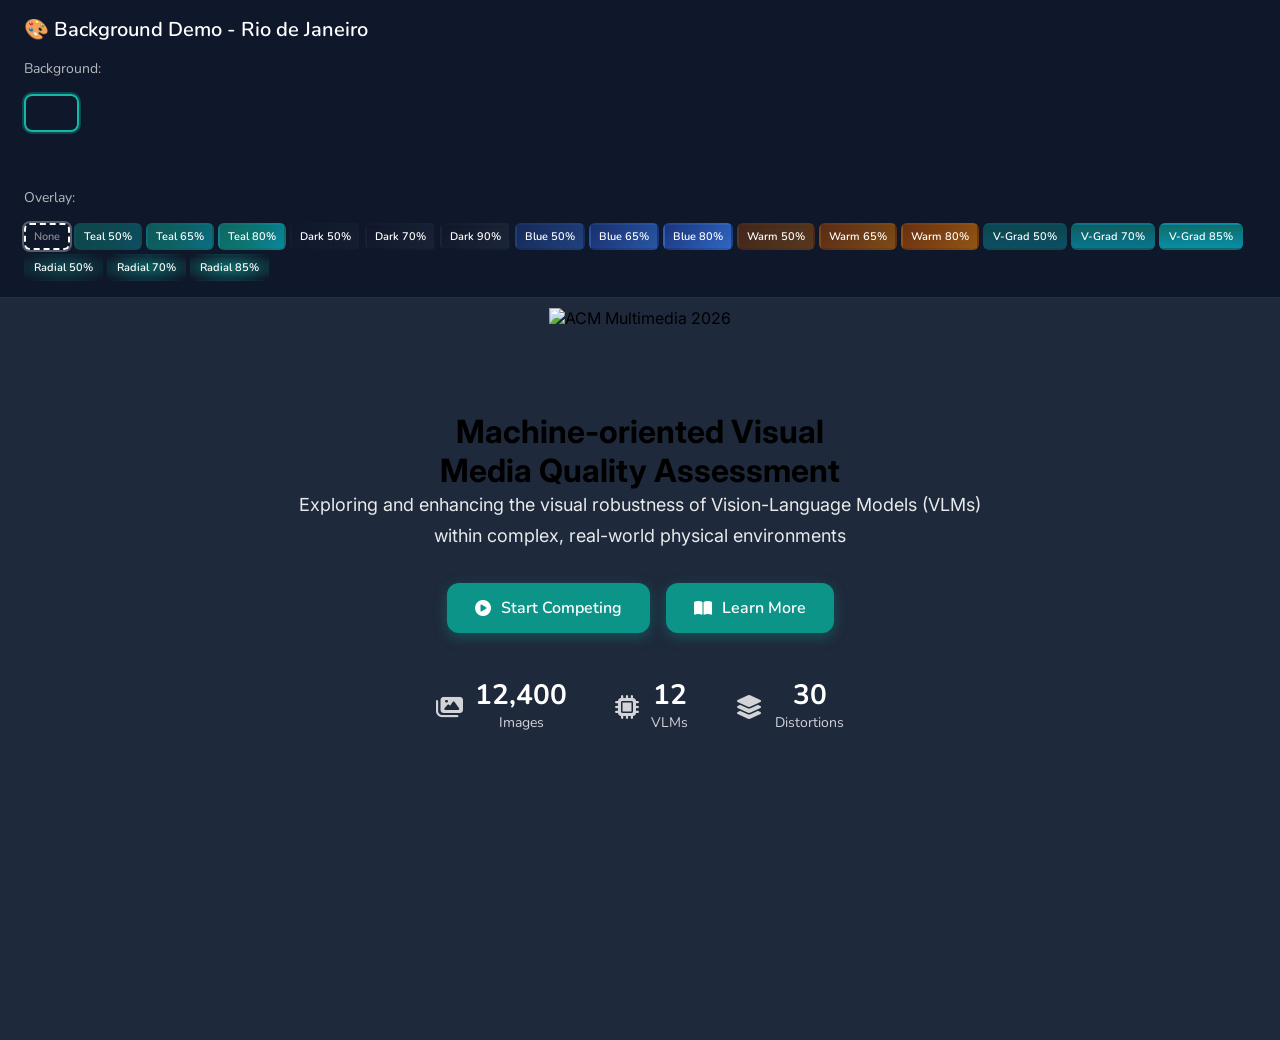
==== commit fe7e4274: "Add 6 more Rio landmark HD images (Christ Statue, Sugarloaf, Panorama, Aerial)" ====
--- a/bg-demo.html
+++ b/bg-demo.html
@@ -359,6 +359,12 @@
           <div class="bg-option" data-bg="16" style="background-image: url('https://images.unsplash.com/photo-1506905925346-21bda4d32df4?w=1920&q=80');" title="Alpine"></div>
           <div class="bg-option" data-bg="17" style="background-image: url('https://images.unsplash.com/photo-1469474968028-56623f02e42e?w=1920&q=80');" title="Nature"></div>
           <div class="bg-option" data-bg="18" style="background-image: url('https://images.unsplash.com/photo-1447752875215-b2761acb3c5d?w=1920&q=80');" title="Forest"></div>
+          <div class="bg-option" data-bg="19" style="background-image: url('https://images.unsplash.com/photo-1518639192441-8fce0a366e2e?w=1920&q=80');" title="Christ Statue"></div>
+          <div class="bg-option" data-bg="20" style="background-image: url('https://images.unsplash.com/photo-1551410224-699683e15636?w=1920&q=80');" title="Sugarloaf View"></div>
+          <div class="bg-option" data-bg="21" style="background-image: url('https://images.unsplash.com/photo-1483729558449-99ef09a8c325?w=1920&q=80');" title="Rio Panorama"></div>
+          <div class="bg-option" data-bg="22" style="background-image: url('https://images.unsplash.com/photo-1548268770-66184a21657e?w=1920&q=80');" title="Aerial City"></div>
+          <div class="bg-option" data-bg="23" style="background-image: url('https://images.unsplash.com/photo-1516306580123-e6e52b1b7b5f?w=1920&q=80');" title="Christ Close"></div>
+          <div class="bg-option" data-bg="24" style="background-image: url('https://images.unsplash.com/photo-1599707367072-cd6ada2bc375?w=1920&q=80');" title="Beach Aerial"></div>
         </div>
       </div>
       <div class="control-row">
@@ -451,7 +457,13 @@
       15: 'https://images.unsplash.com/photo-1464822759023-fed622ff2c3b?w=1920&q=80',
       16: 'https://images.unsplash.com/photo-1506905925346-21bda4d32df4?w=1920&q=80',
       17: 'https://images.unsplash.com/photo-1469474968028-56623f02e42e?w=1920&q=80',
-      18: 'https://images.unsplash.com/photo-1447752875215-b2761acb3c5d?w=1920&q=80'
+      18: 'https://images.unsplash.com/photo-1447752875215-b2761acb3c5d?w=1920&q=80',
+      19: 'https://images.unsplash.com/photo-1518639192441-8fce0a366e2e?w=1920&q=80',
+      20: 'https://images.unsplash.com/photo-1551410224-699683e15636?w=1920&q=80',
+      21: 'https://images.unsplash.com/photo-1483729558449-99ef09a8c325?w=1920&q=80',
+      22: 'https://images.unsplash.com/photo-1548268770-66184a21657e?w=1920&q=80',
+      23: 'https://images.unsplash.com/photo-1516306580123-e6e52b1b7b5f?w=1920&q=80',
+      24: 'https://images.unsplash.com/photo-1599707367072-cd6ada2bc375?w=1920&q=80'
     };
 
     const overlays = {
